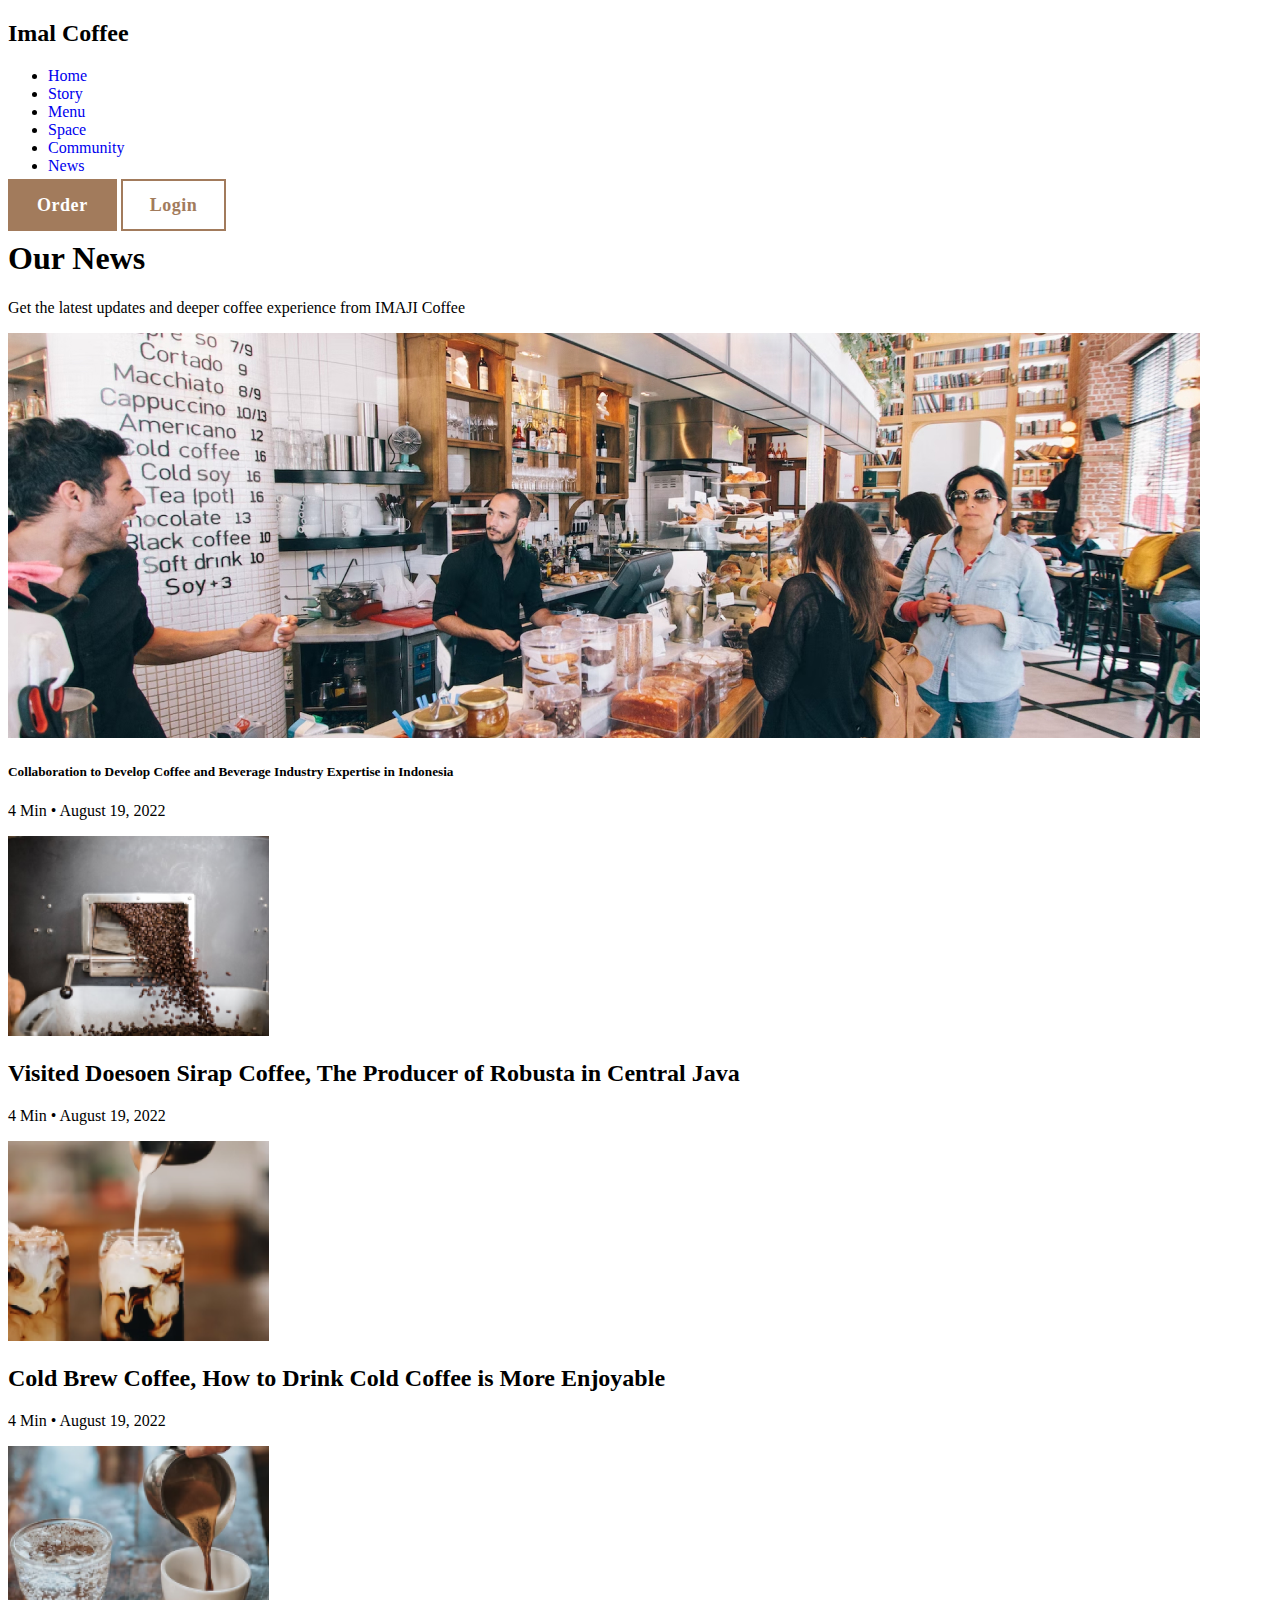
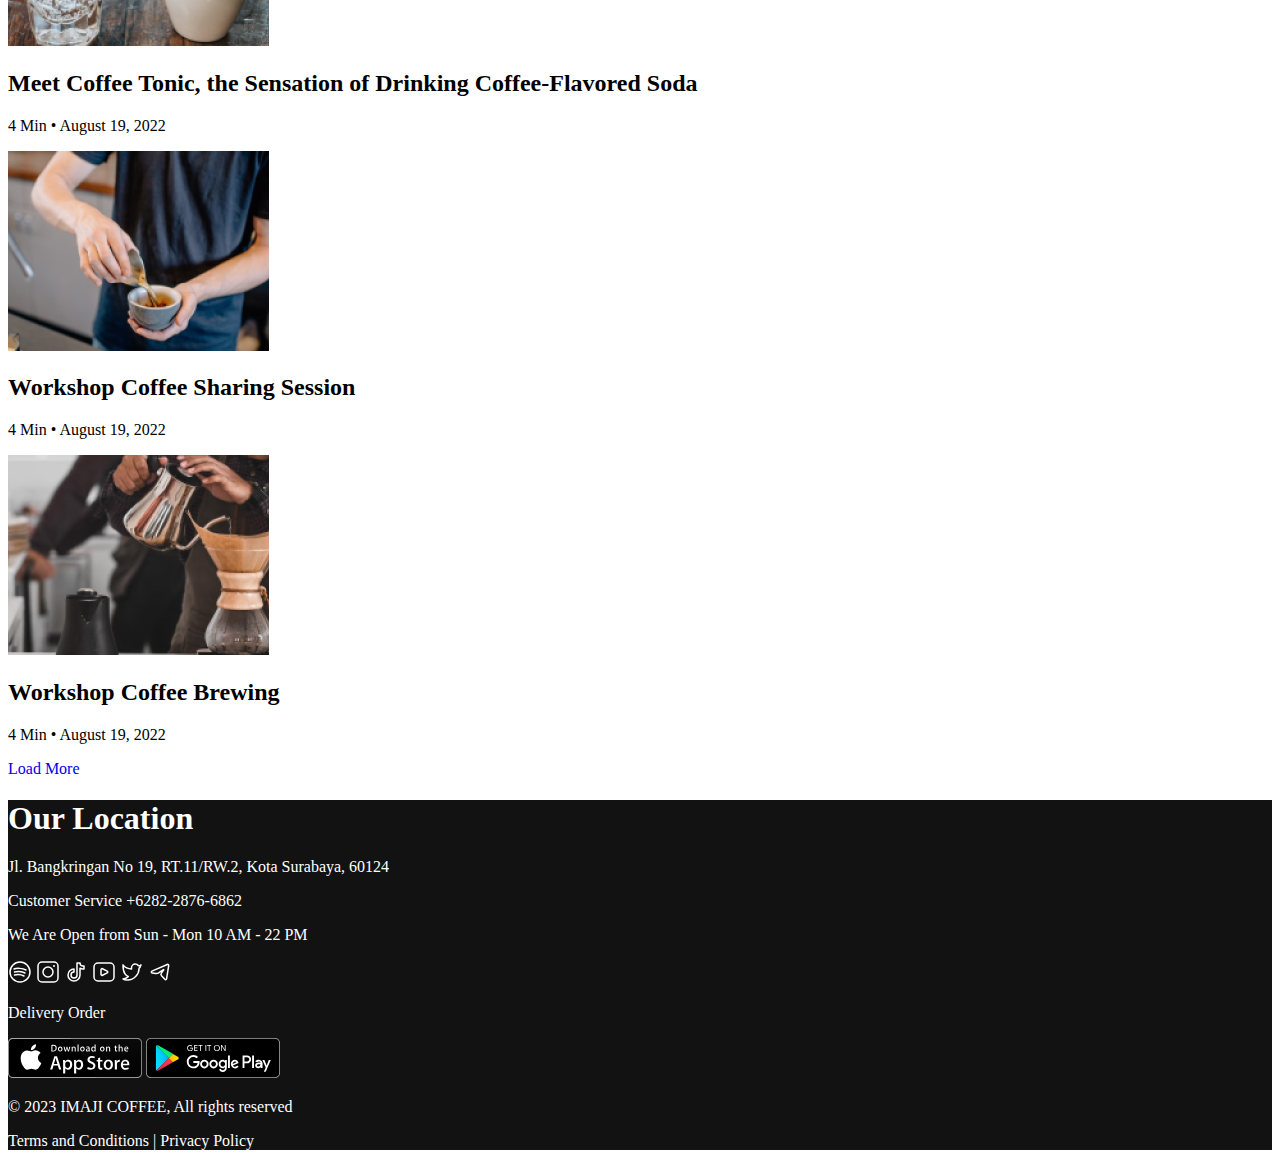
==== coffee.html @ 389f83ab "first commit" ====
<!DOCTYPE html>
<html lang="en">
  <head>
    <meta charset="UTF-8" />
    <meta name="viewport" content="width=device-width, initial-scale=1.0" />
    <title>Imal Coffee</title>

    <style>
      a {
        text-decoration: none;
      }
      .btn-order {
        height: 56px;
        width: 108px;
        /* border: 2px solid black;  */
        padding: 14px 27px;
        background: #a27b5c;
        /* padding: 14px 27px 14px 27px; */
        /* padding / margin  */
        /* atas, kanan, bawah, kiri */
        /* atas bawah, kiri kanan */

        font-weight: 700;
        font-size: 18px;
        line-height: 156%;
        letter-spacing: 0.03em;
        text-align: center;
        color: #fff;
        border: 2px solid #a27b5c;
      }

      a.btn-order:hover {
        background: transparent;
        color: #a27b5c;
        border: 2px solid #a27b5c;
        transition: 0.3s;
      }

      .btn-login {
        height: 56px;
        width: 108px;
        /* border: 2px solid black;  */
        padding: 14px 27px;
        background: transparent;
        /* padding: 14px 27px 14px 27px; */
        /* padding / margin  */
        /* atas, kanan, bawah, kiri */
        /* atas bawah, kiri kanan */

        font-weight: 700;
        font-size: 18px;
        line-height: 156%;
        letter-spacing: 0.03em;
        text-align: center;
        color: #a27b5c;
        border: 2px solid #a27b5c;
      }

      a.btn-login:hover {
        background: #a27b5c;
        color: #fff;
        border: 2px solid #a27b5c;
        transition: 0.3s;
      }
    </style>
  </head>
  <body>
    <!-- inline = dalam 1 line
    internal
    external -->
    <div id="app">
      <header>
        <div class="row" style="background-color: transparent">
          <!--inline css-->
          <div class="logo">
            <h2 id="title">Imal Coffee</h2>
          </div>

          <nav>
            <ul>
              <li><a href="#home">Home</a></li>
              <li><a href="#story">Story</a></li>
              <li><a href="#menu">Menu</a></li>
              <li><a href="#space">Space</a></li>
              <li><a href="#community">Community </a></li>
              <li><a href="#news">News</a></li>
            </ul>
          </nav>

          <div class="order-and-login">
            <a class="btn-order" href="#order">Order</a>
            <a class="btn-login" href="#login">Login</a>
          </div>
        </div>
      </header>
      <main>
        <section class="banner">
          <h1>Our News</h1>
          <p>
            Get the latest updates and deeper coffee experience from IMAJI
            Coffee
          </p>
          <img src="./banner.jpg" alt="banner" />
          <h5>
            Collaboration to Develop Coffee and Beverage Industry Expertise in
            Indonesia
          </h5>
          <p>
            4 Min 
            &#8226;
            August 19, 2022
        </p>
        </section>
        <section>
          <div class="blog">
            <div class="img">
              <img src="./img1.png" alt="blog1-img" srcset="" />
            </div>
            <div class="information">
              <h2>
                Visited Doesoen Sirap Coffee, The Producer of Robusta in Central
                Java
              </h2>
              <p>4 Min <span>&#8226;</span> <span>August 19, 2022</span></p>
            </div>
          </div>
          <div class="blog">
            <div class="img">
              <img src="./img2.png" alt="blog1-img" srcset="" />
            </div>
            <div class="information">
              <h2>
                Cold Brew Coffee, How to Drink Cold Coffee is More Enjoyable
              </h2>
              <p>4 Min <span>&#8226;</span> <span>August 19, 2022</span></p>
            </div>
          </div>
          <div class="blog">
            <div class="img">
              <img src="./img3.png" alt="blog1-img" srcset="" />
            </div>
            <div class="information">
              <h2>
                Meet Coffee Tonic, the Sensation of Drinking Coffee-Flavored
                Soda
              </h2>
              <p>4 Min <span>&#8226;</span> <span>August 19, 2022</span></p>
            </div>
          </div>
          <div class="blog">
            <div class="img">
              <img src="./img4.png" alt="blog1-img" srcset="" />
            </div>
            <div class="information">
              <h2>Workshop Coffee Sharing Session</h2>
              <p>4 Min <span>&#8226;</span> <span>August 19, 2022</span></p>
            </div>
          </div>
          <div class="blog">
            <div class="img">
              <img src="./img5.png" alt="blog1-img" srcset="" />
            </div>
            <div class="information">
              <h2>Workshop Coffee Brewing</h2>
              <p>4 Min <span>&#8226;</span> <span>August 19, 2022</span></p>
            </div>
          </div>

          <a href="#">Load More</a>
        </section>
      </main>
      <footer style="background-color: #121212;color: #fff;">
        <div class="location">
          <h1>Our Location</h1>
          <p>Jl. Bangkringan No 19, RT.11/RW.2, Kota Surabaya, 60124</p>
          <p>Customer Service +6282-2876-6862</p>

          <p>We Are Open from Sun - Mon 10 AM - 22 PM</p>
        </div>
        <div class="social-appstore">
            <div class="social-icon">
                <img src="./spotify.svg" alt="icon-spotify"/>
                <img src="./instagram.svg" alt="icon-instagram"/>
                <img src="./tiktok.svg" alt="icon-tiktok"/>
                <img src="./youtube.svg" alt="icon-youtube"/>
                <img src="./twitter.svg" alt="icon-twitter"/>
                <img src="./telegram.svg" alt="icon-telegram"/>
            </div>
            <div class="appstore-icon">
                <p>Delivery Order</p>
                <img src="./appstore.svg" alt="icon-appstore"/>
                <img src="./playstore.svg" alt="icon-playstore"/>
            </div>
            <div class="copyright-term-policy">
                <p>© 2023 IMAJI COFFEE, All rights reserved</p>
                <p>Terms and Conditions | Privacy Policy</p>
            </div>
        </div>
      </footer>
    </div>
  </body>
</html>
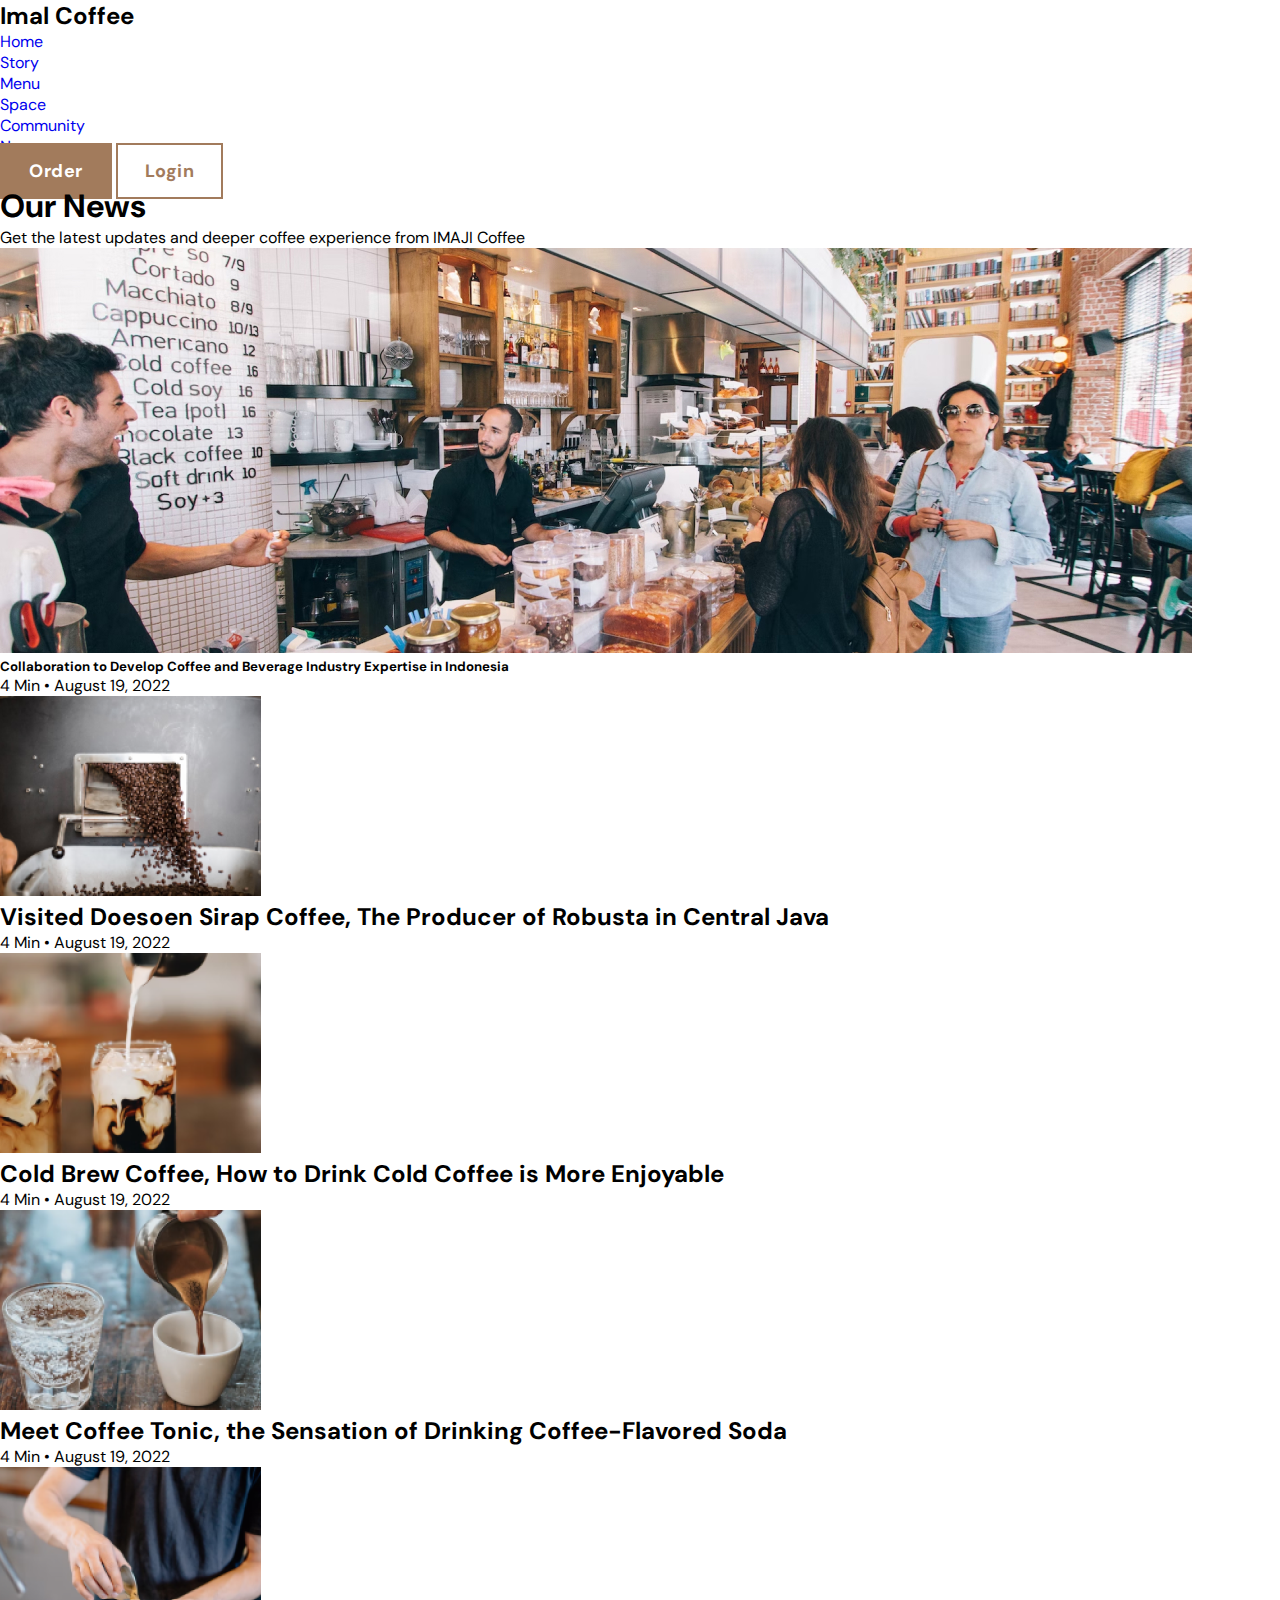
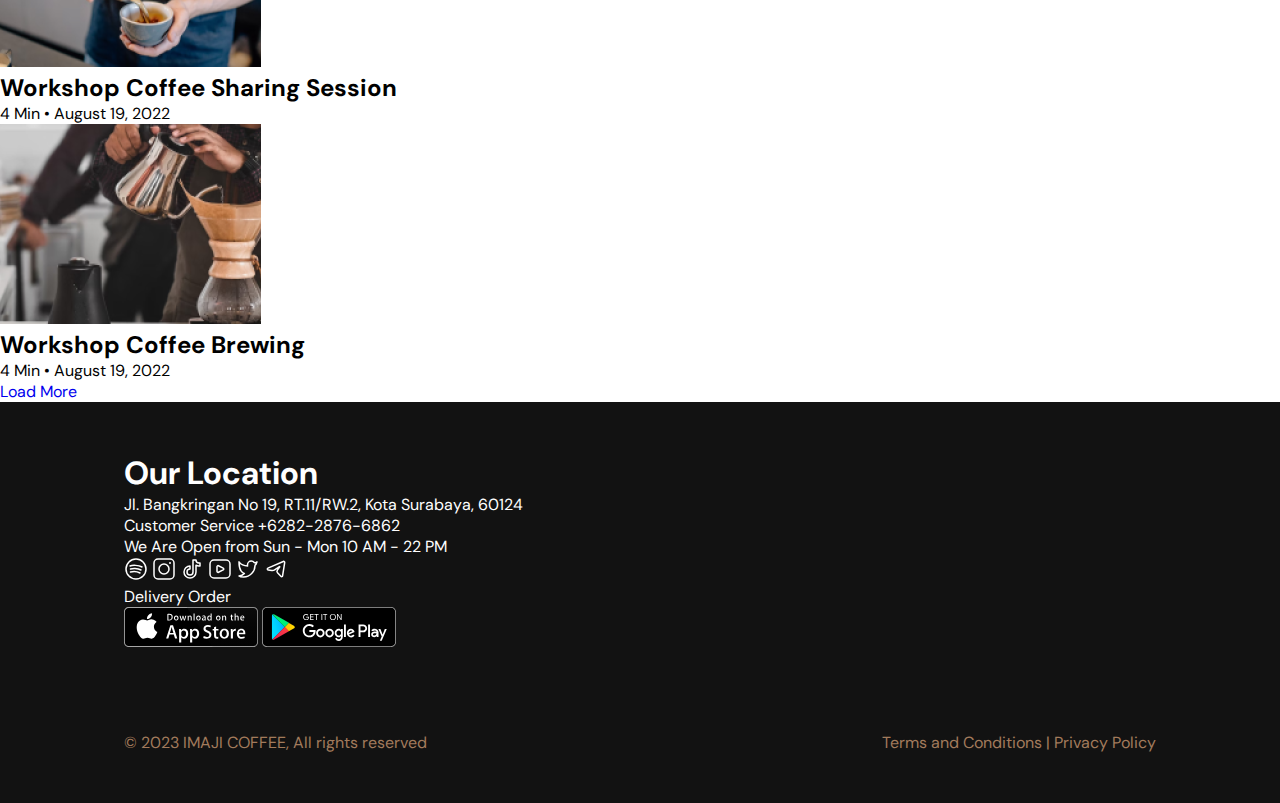
==== commit 0ec98dae: "feat(footer): added term and defined color var" ====
--- a/coffee.html
+++ b/coffee.html
@@ -4,7 +4,10 @@
     <meta charset="UTF-8" />
     <meta name="viewport" content="width=device-width, initial-scale=1.0" />
     <title>Imal Coffee</title>
-
+    <link rel="stylesheet" href="./assets/style/main.css" />
+    <link rel="preconnect" href="https://fonts.googleapis.com">
+    <link rel="preconnect" href="https://fonts.gstatic.com" crossorigin>
+    <link href="https://fonts.googleapis.com/css2?family=DM+Sans:ital,opsz,wght@0,9..40,100..1000;1,9..40,100..1000&family=Poppins:ital,wght@0,100;0,200;0,300;0,400;0,500;0,600;0,700;0,800;0,900;1,100;1,200;1,300;1,400;1,500;1,600;1,700;1,800;1,900&display=swap" rel="stylesheet">
     <style>
       a {
         text-decoration: none;
@@ -105,11 +108,7 @@
             Collaboration to Develop Coffee and Beverage Industry Expertise in
             Indonesia
           </h5>
-          <p>
-            4 Min 
-            &#8226;
-            August 19, 2022
-        </p>
+          <p>4 Min &#8226; August 19, 2022</p>
         </section>
         <section>
           <div class="blog">
@@ -169,7 +168,7 @@
           <a href="#">Load More</a>
         </section>
       </main>
-      <footer style="background-color: #121212;color: #fff;">
+      <footer class="footer">
         <div class="location">
           <h1>Our Location</h1>
           <p>Jl. Bangkringan No 19, RT.11/RW.2, Kota Surabaya, 60124</p>
@@ -178,23 +177,23 @@
           <p>We Are Open from Sun - Mon 10 AM - 22 PM</p>
         </div>
         <div class="social-appstore">
-            <div class="social-icon">
-                <img src="./spotify.svg" alt="icon-spotify"/>
-                <img src="./instagram.svg" alt="icon-instagram"/>
-                <img src="./tiktok.svg" alt="icon-tiktok"/>
-                <img src="./youtube.svg" alt="icon-youtube"/>
-                <img src="./twitter.svg" alt="icon-twitter"/>
-                <img src="./telegram.svg" alt="icon-telegram"/>
-            </div>
-            <div class="appstore-icon">
-                <p>Delivery Order</p>
-                <img src="./appstore.svg" alt="icon-appstore"/>
-                <img src="./playstore.svg" alt="icon-playstore"/>
-            </div>
-            <div class="copyright-term-policy">
-                <p>© 2023 IMAJI COFFEE, All rights reserved</p>
-                <p>Terms and Conditions | Privacy Policy</p>
-            </div>
+          <div class="social-icon">
+            <img src="./assets/images/icons/spotify.svg" alt="icon-spotify" />
+            <img src="./assets/images/icons/instagram.svg" alt="icon-instagram" />
+            <img src="./assets/images/icons/tiktok.svg" alt="icon-tiktok" />
+            <img src="./assets/images/icons/youtube.svg" alt="icon-youtube" />
+            <img src="./assets/images/icons/twitter.svg" alt="icon-twitter" />
+            <img src="./assets/images/icons/telegram.svg" alt="icon-telegram" />
+          </div>
+          <div class="appstore-icon">
+            <p>Delivery Order</p>
+            <img src="./assets/images/icons/appstore.svg" alt="icon-appstore" />
+            <img src="./assets/images/icons/playstore.svg" alt="icon-playstore" />
+          </div>
+        </div>
+        <div class="copyright-term-policy">
+          <p>© 2023 IMAJI COFFEE, All rights reserved</p>
+          <p>Terms and Conditions | Privacy Policy</p>
         </div>
       </footer>
     </div>
--- a/assets/style/main.css
+++ b/assets/style/main.css
@@ -0,0 +1,35 @@
+/* define variable */
+:root {
+  --primary: #a27b5c;
+  --secondary: #3f4e4f;
+  --tertiary: #dcd7c9;
+  --black: #121212;
+  --white: #ffffff;
+}
+
+/* reset */
+* {
+  margin: 0;
+  padding: 0;
+  box-sizing: border-box;
+  font-family: "DM Sans", sans-serif;
+}
+
+body {
+  background-color: var(--white);
+}
+
+.footer {
+  background-color: var(--black);
+  color: var(--white);
+  height: max-content;
+  padding: 50px 124px;
+}
+
+.copyright-term-policy{
+    color: var(--primary);
+    display: flex;
+    justify-content: space-between;
+    align-items: center;
+    margin-top: 80px;
+}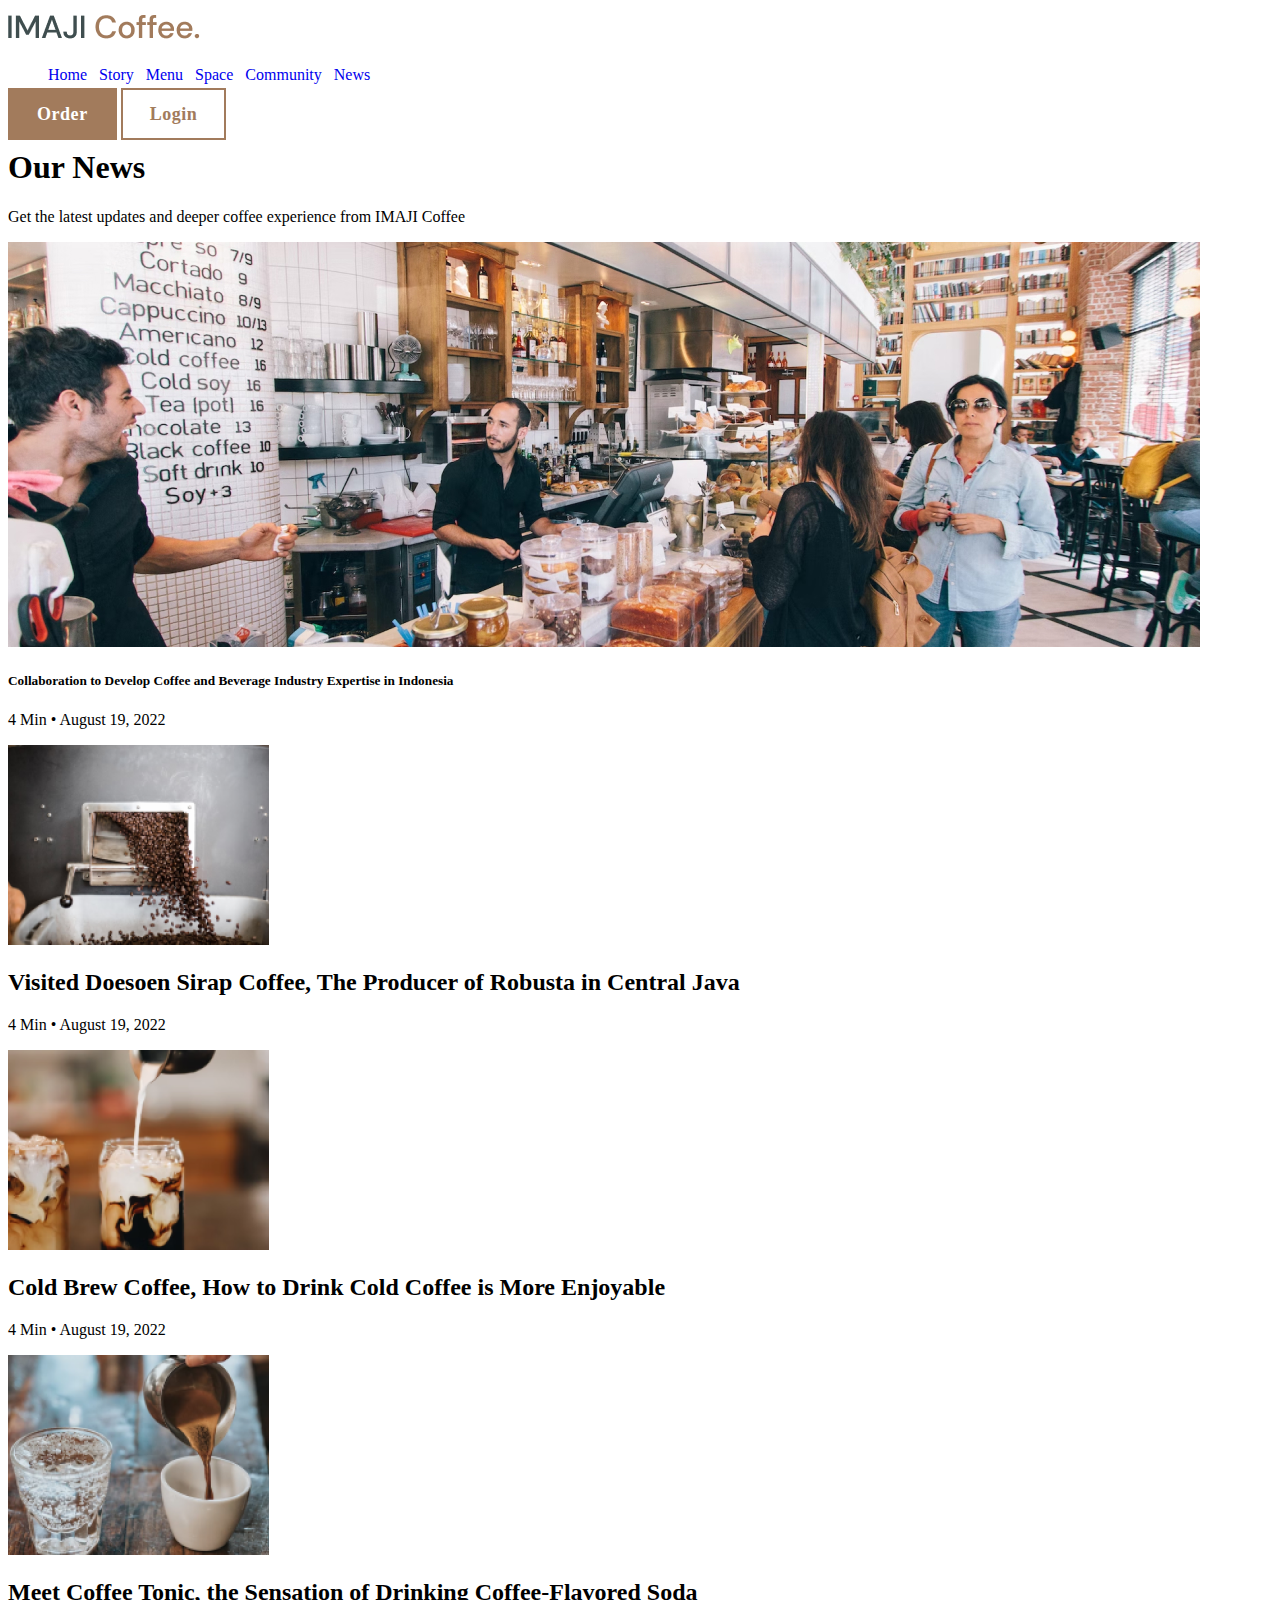
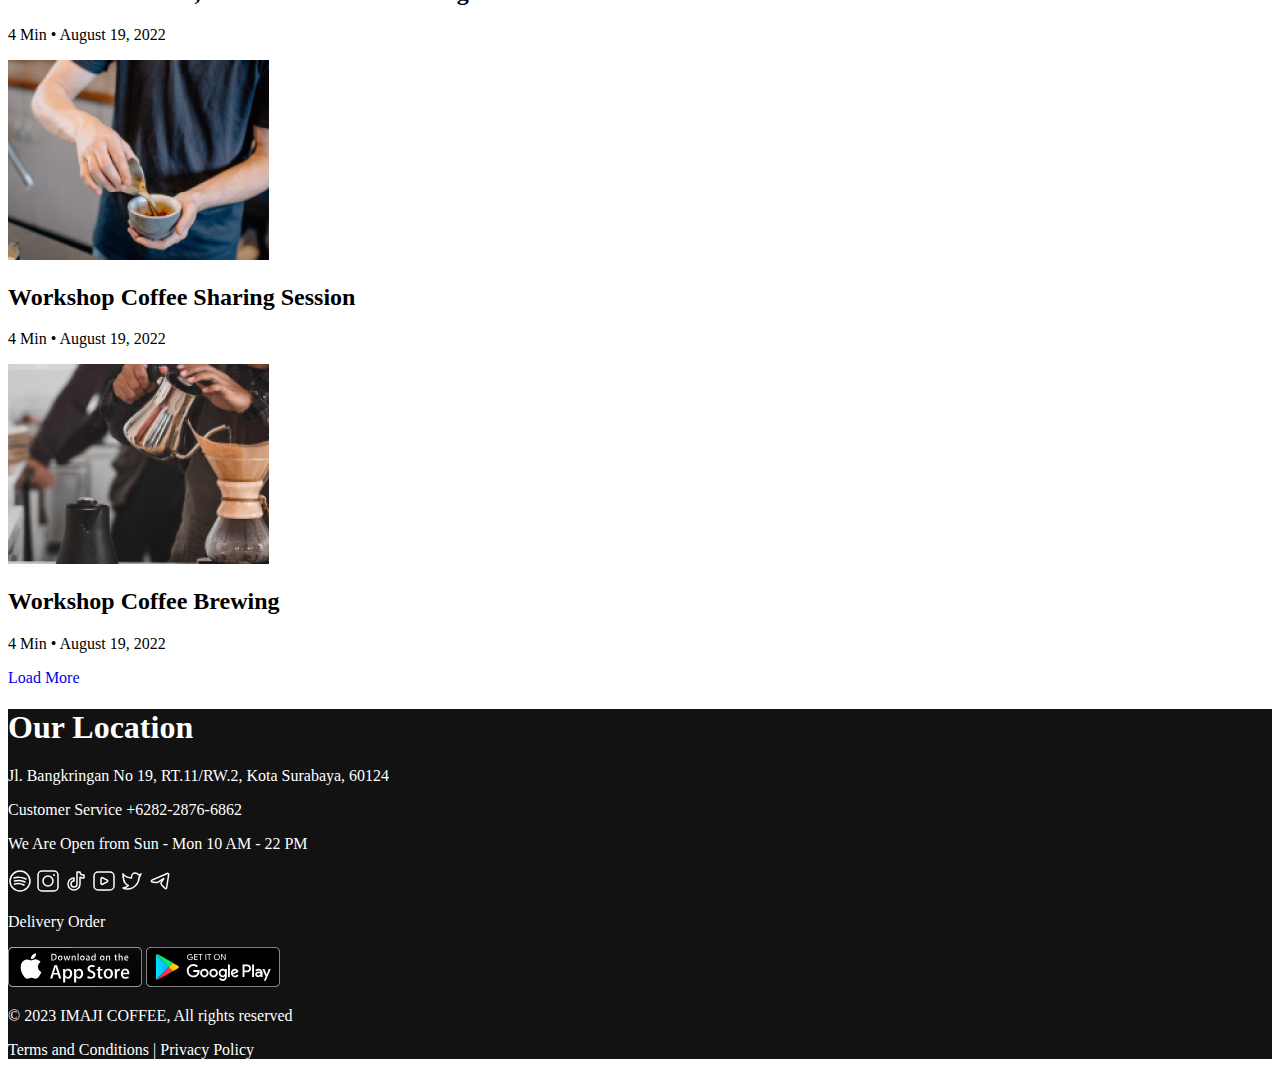
==== commit f2274ed3: "temp header" ====
--- a/coffee.html
+++ b/coffee.html
@@ -5,9 +5,7 @@
     <meta name="viewport" content="width=device-width, initial-scale=1.0" />
     <title>Imal Coffee</title>
     <link rel="stylesheet" href="./assets/style/main.css" />
-    <link rel="preconnect" href="https://fonts.googleapis.com">
-    <link rel="preconnect" href="https://fonts.gstatic.com" crossorigin>
-    <link href="https://fonts.googleapis.com/css2?family=DM+Sans:ital,opsz,wght@0,9..40,100..1000;1,9..40,100..1000&family=Poppins:ital,wght@0,100;0,200;0,300;0,400;0,500;0,600;0,700;0,800;0,900;1,100;1,200;1,300;1,400;1,500;1,600;1,700;1,800;1,900&display=swap" rel="stylesheet">
+
     <style>
       a {
         text-decoration: none;
@@ -76,11 +74,11 @@
         <div class="row" style="background-color: transparent">
           <!--inline css-->
           <div class="logo">
-            <h2 id="title">Imal Coffee</h2>
+            <img src="./assets/images/logo/logo.png" alt="logo">
           </div>
 
           <nav>
-            <ul>
+            <ul class="menu">
               <li><a href="#home">Home</a></li>
               <li><a href="#story">Story</a></li>
               <li><a href="#menu">Menu</a></li>
@@ -168,7 +166,7 @@
           <a href="#">Load More</a>
         </section>
       </main>
-      <footer class="footer">
+      <footer style="background-color: #121212; color: #fff">
         <div class="location">
           <h1>Our Location</h1>
           <p>Jl. Bangkringan No 19, RT.11/RW.2, Kota Surabaya, 60124</p>
@@ -178,22 +176,22 @@
         </div>
         <div class="social-appstore">
           <div class="social-icon">
-            <img src="./assets/images/icons/spotify.svg" alt="icon-spotify" />
-            <img src="./assets/images/icons/instagram.svg" alt="icon-instagram" />
-            <img src="./assets/images/icons/tiktok.svg" alt="icon-tiktok" />
-            <img src="./assets/images/icons/youtube.svg" alt="icon-youtube" />
-            <img src="./assets/images/icons/twitter.svg" alt="icon-twitter" />
-            <img src="./assets/images/icons/telegram.svg" alt="icon-telegram" />
+            <img src="./spotify.svg" alt="icon-spotify" />
+            <img src="./instagram.svg" alt="icon-instagram" />
+            <img src="./tiktok.svg" alt="icon-tiktok" />
+            <img src="./youtube.svg" alt="icon-youtube" />
+            <img src="./twitter.svg" alt="icon-twitter" />
+            <img src="./telegram.svg" alt="icon-telegram" />
           </div>
           <div class="appstore-icon">
             <p>Delivery Order</p>
-            <img src="./assets/images/icons/appstore.svg" alt="icon-appstore" />
-            <img src="./assets/images/icons/playstore.svg" alt="icon-playstore" />
+            <img src="./appstore.svg" alt="icon-appstore" />
+            <img src="./playstore.svg" alt="icon-playstore" />
           </div>
-        </div>
-        <div class="copyright-term-policy">
-          <p>© 2023 IMAJI COFFEE, All rights reserved</p>
-          <p>Terms and Conditions | Privacy Policy</p>
+          <div class="copyright-term-policy">
+            <p>© 2023 IMAJI COFFEE, All rights reserved</p>
+            <p>Terms and Conditions | Privacy Policy</p>
+          </div>
         </div>
       </footer>
     </div>
--- a/assets/style/main.css
+++ b/assets/style/main.css
@@ -1,35 +1,17 @@
-/* define variable */
-:root {
-  --primary: #a27b5c;
-  --secondary: #3f4e4f;
-  --tertiary: #dcd7c9;
-  --black: #121212;
-  --white: #ffffff;
+header {
+    width: 100%;
 }
 
-/* reset */
-* {
-  margin: 0;
-  padding: 0;
-  box-sizing: border-box;
-  font-family: "DM Sans", sans-serif;
+.logo{
+    font-weight: 500;
+    font-size: 32px;
+    line-height: 131%;
+    letter-spacing: -0.01em;
+    color: #3f4e4f;
 }
 
-body {
-  background-color: var(--white);
-}
-
-.footer {
-  background-color: var(--black);
-  color: var(--white);
-  height: max-content;
-  padding: 50px 124px;
-}
-
-.copyright-term-policy{
-    color: var(--primary);
+.menu{
+    list-style: none;
     display: flex;
-    justify-content: space-between;
-    align-items: center;
-    margin-top: 80px;
+    gap: 12px;
 }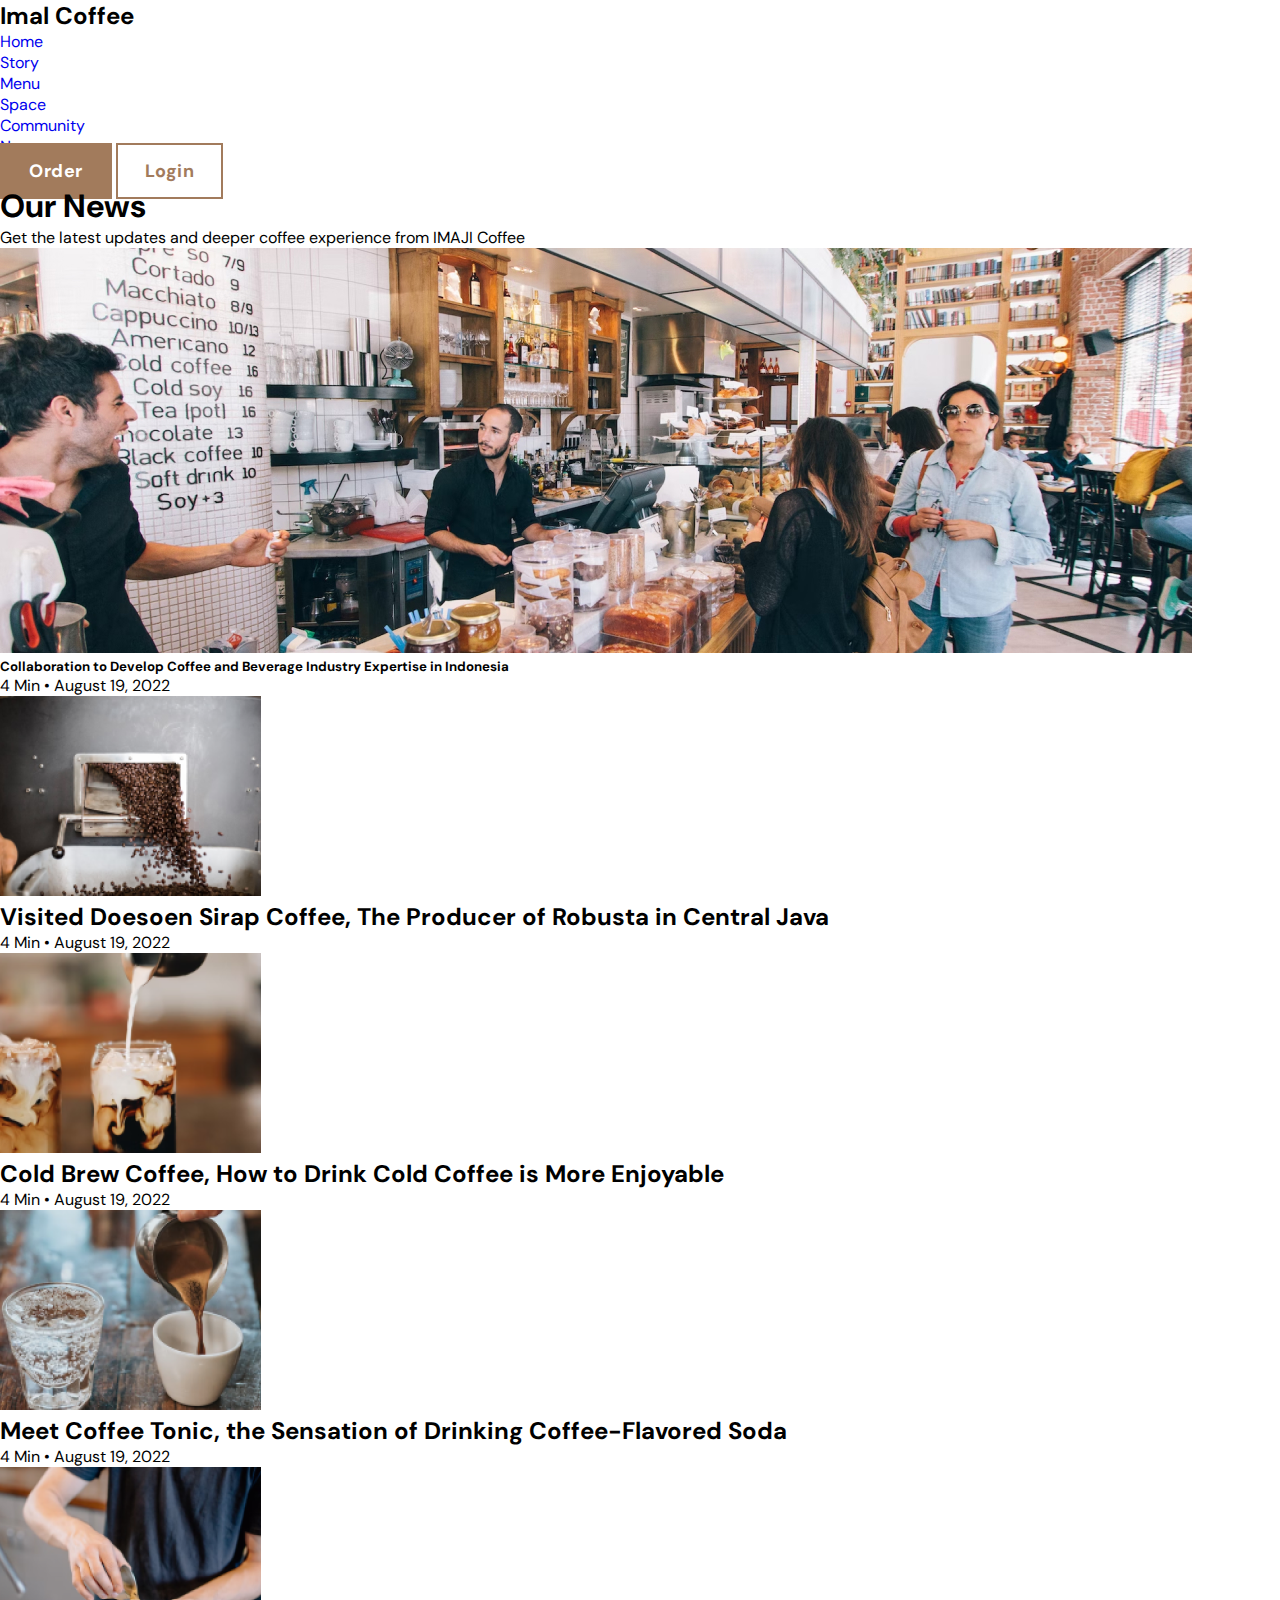
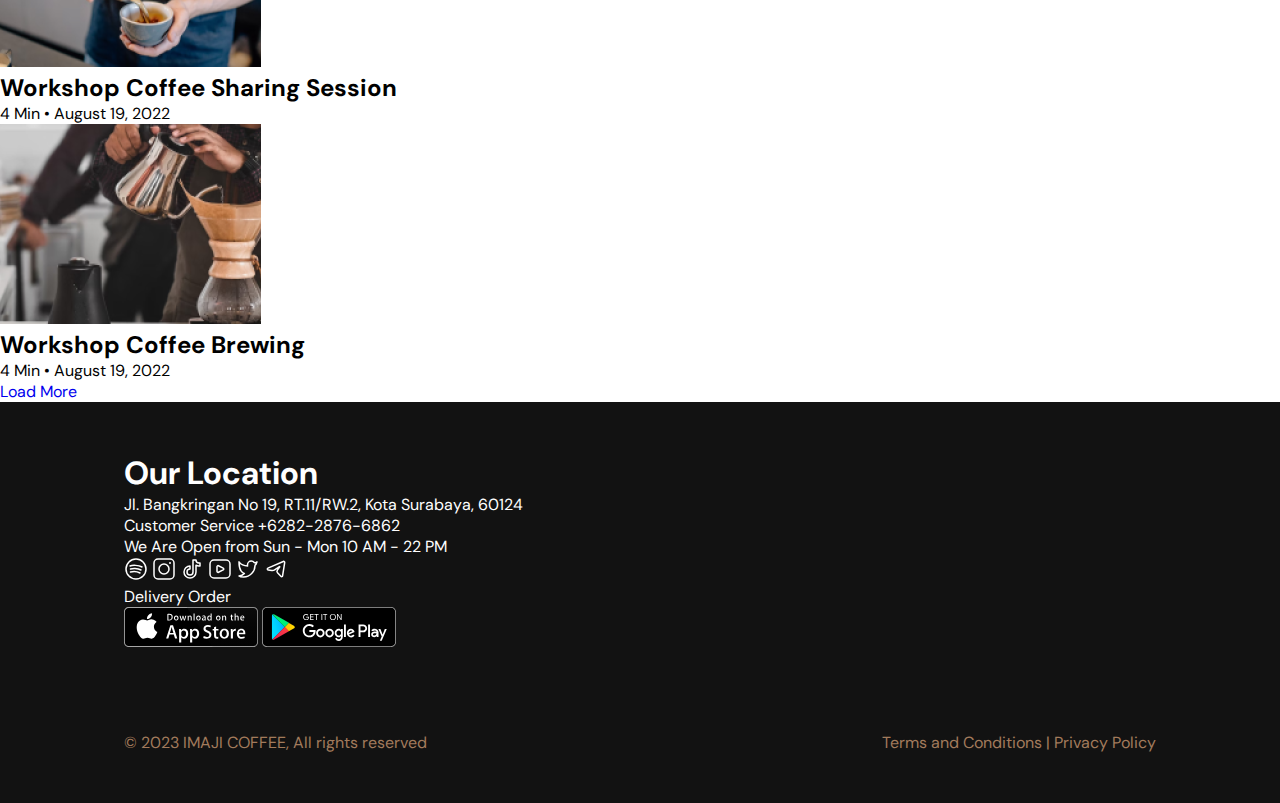
==== commit d0e83251: "Merge pull request #3 from Super-proff/feature/footer-term" ====
--- a/coffee.html
+++ b/coffee.html
@@ -5,7 +5,9 @@
     <meta name="viewport" content="width=device-width, initial-scale=1.0" />
     <title>Imal Coffee</title>
     <link rel="stylesheet" href="./assets/style/main.css" />
-
+    <link rel="preconnect" href="https://fonts.googleapis.com">
+    <link rel="preconnect" href="https://fonts.gstatic.com" crossorigin>
+    <link href="https://fonts.googleapis.com/css2?family=DM+Sans:ital,opsz,wght@0,9..40,100..1000;1,9..40,100..1000&family=Poppins:ital,wght@0,100;0,200;0,300;0,400;0,500;0,600;0,700;0,800;0,900;1,100;1,200;1,300;1,400;1,500;1,600;1,700;1,800;1,900&display=swap" rel="stylesheet">
     <style>
       a {
         text-decoration: none;
@@ -74,11 +76,11 @@
         <div class="row" style="background-color: transparent">
           <!--inline css-->
           <div class="logo">
-            <img src="./assets/images/logo/logo.png" alt="logo">
+            <h2 id="title">Imal Coffee</h2>
           </div>
 
           <nav>
-            <ul class="menu">
+            <ul>
               <li><a href="#home">Home</a></li>
               <li><a href="#story">Story</a></li>
               <li><a href="#menu">Menu</a></li>
@@ -166,7 +168,7 @@
           <a href="#">Load More</a>
         </section>
       </main>
-      <footer style="background-color: #121212; color: #fff">
+      <footer class="footer">
         <div class="location">
           <h1>Our Location</h1>
           <p>Jl. Bangkringan No 19, RT.11/RW.2, Kota Surabaya, 60124</p>
@@ -176,22 +178,22 @@
         </div>
         <div class="social-appstore">
           <div class="social-icon">
-            <img src="./spotify.svg" alt="icon-spotify" />
-            <img src="./instagram.svg" alt="icon-instagram" />
-            <img src="./tiktok.svg" alt="icon-tiktok" />
-            <img src="./youtube.svg" alt="icon-youtube" />
-            <img src="./twitter.svg" alt="icon-twitter" />
-            <img src="./telegram.svg" alt="icon-telegram" />
+            <img src="./assets/images/icons/spotify.svg" alt="icon-spotify" />
+            <img src="./assets/images/icons/instagram.svg" alt="icon-instagram" />
+            <img src="./assets/images/icons/tiktok.svg" alt="icon-tiktok" />
+            <img src="./assets/images/icons/youtube.svg" alt="icon-youtube" />
+            <img src="./assets/images/icons/twitter.svg" alt="icon-twitter" />
+            <img src="./assets/images/icons/telegram.svg" alt="icon-telegram" />
           </div>
           <div class="appstore-icon">
             <p>Delivery Order</p>
-            <img src="./appstore.svg" alt="icon-appstore" />
-            <img src="./playstore.svg" alt="icon-playstore" />
-          </div>
-          <div class="copyright-term-policy">
-            <p>© 2023 IMAJI COFFEE, All rights reserved</p>
-            <p>Terms and Conditions | Privacy Policy</p>
-          </div>
+            <img src="./assets/images/icons/appstore.svg" alt="icon-appstore" />
+            <img src="./assets/images/icons/playstore.svg" alt="icon-playstore" />
+          </div>
+        </div>
+        <div class="copyright-term-policy">
+          <p>© 2023 IMAJI COFFEE, All rights reserved</p>
+          <p>Terms and Conditions | Privacy Policy</p>
         </div>
       </footer>
     </div>
--- a/assets/style/main.css
+++ b/assets/style/main.css
@@ -1,17 +1,35 @@
-header {
-    width: 100%;
+/* define variable */
+:root {
+  --primary: #a27b5c;
+  --secondary: #3f4e4f;
+  --tertiary: #dcd7c9;
+  --black: #121212;
+  --white: #ffffff;
 }
 
-.logo{
-    font-weight: 500;
-    font-size: 32px;
-    line-height: 131%;
-    letter-spacing: -0.01em;
-    color: #3f4e4f;
+/* reset */
+* {
+  margin: 0;
+  padding: 0;
+  box-sizing: border-box;
+  font-family: "DM Sans", sans-serif;
 }
 
-.menu{
-    list-style: none;
+body {
+  background-color: var(--white);
+}
+
+.footer {
+  background-color: var(--black);
+  color: var(--white);
+  height: max-content;
+  padding: 50px 124px;
+}
+
+.copyright-term-policy{
+    color: var(--primary);
     display: flex;
-    gap: 12px;
+    justify-content: space-between;
+    align-items: center;
+    margin-top: 80px;
 }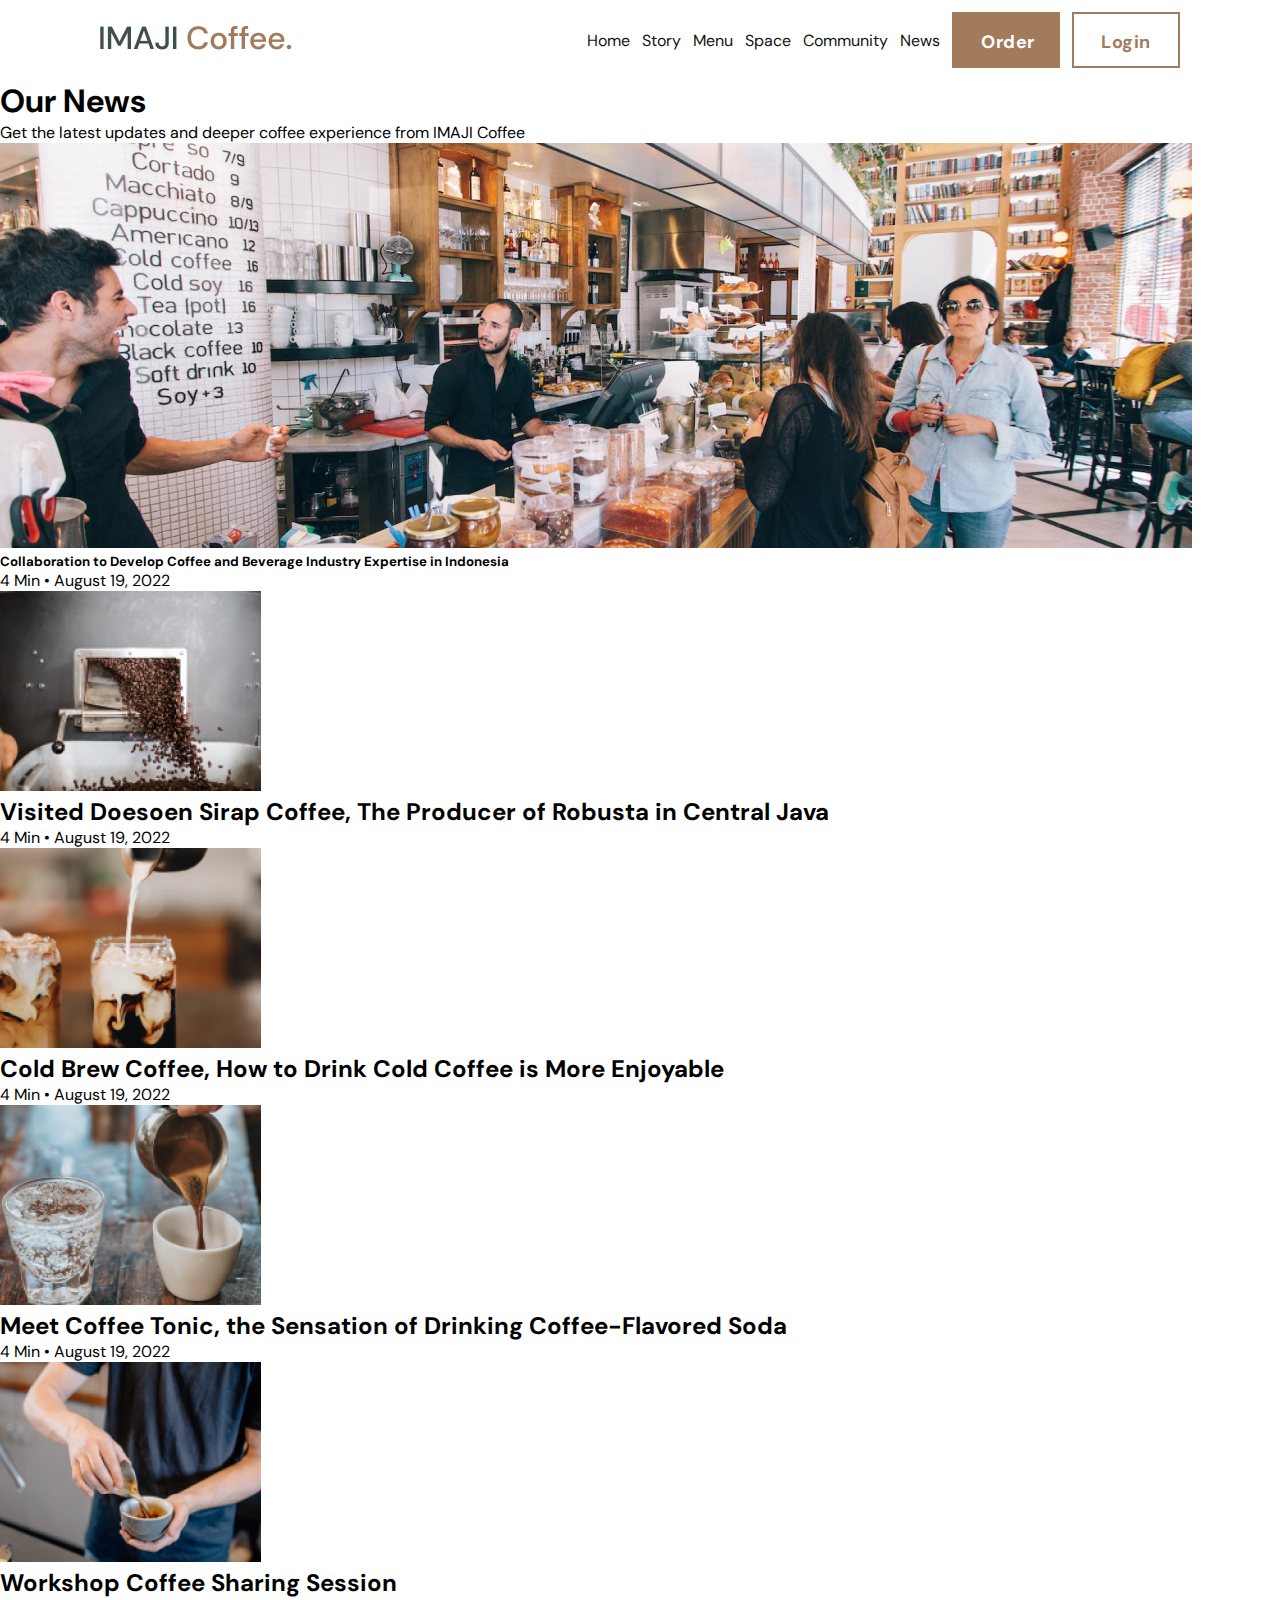
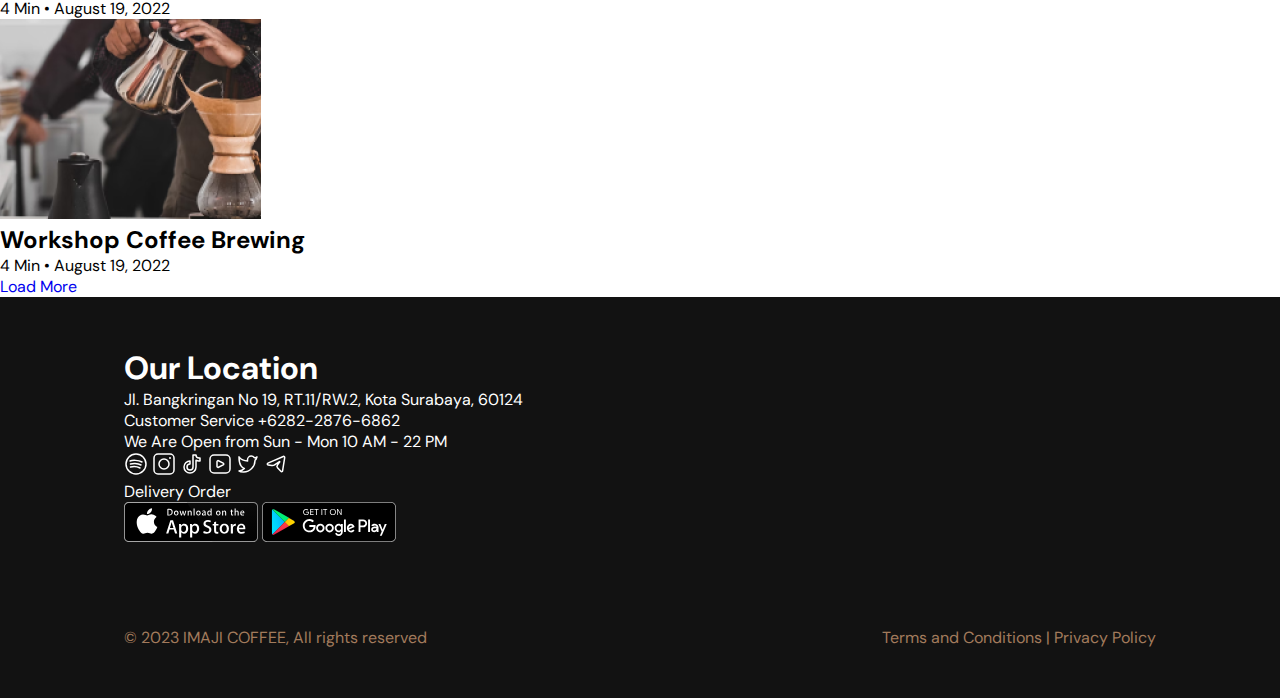
==== commit 79a1b8ce: "feat(): header" ====
--- a/coffee.html
+++ b/coffee.html
@@ -5,9 +5,12 @@
     <meta name="viewport" content="width=device-width, initial-scale=1.0" />
     <title>Imal Coffee</title>
     <link rel="stylesheet" href="./assets/style/main.css" />
-    <link rel="preconnect" href="https://fonts.googleapis.com">
-    <link rel="preconnect" href="https://fonts.gstatic.com" crossorigin>
-    <link href="https://fonts.googleapis.com/css2?family=DM+Sans:ital,opsz,wght@0,9..40,100..1000;1,9..40,100..1000&family=Poppins:ital,wght@0,100;0,200;0,300;0,400;0,500;0,600;0,700;0,800;0,900;1,100;1,200;1,300;1,400;1,500;1,600;1,700;1,800;1,900&display=swap" rel="stylesheet">
+    <link rel="preconnect" href="https://fonts.googleapis.com" />
+    <link rel="preconnect" href="https://fonts.gstatic.com" crossorigin />
+    <link
+      href="https://fonts.googleapis.com/css2?family=DM+Sans:ital,opsz,wght@0,9..40,100..1000;1,9..40,100..1000&family=Poppins:ital,wght@0,100;0,200;0,300;0,400;0,500;0,600;0,700;0,800;0,900;1,100;1,200;1,300;1,400;1,500;1,600;1,700;1,800;1,900&display=swap"
+      rel="stylesheet"
+    />
     <style>
       a {
         text-decoration: none;
@@ -76,23 +79,25 @@
         <div class="row" style="background-color: transparent">
           <!--inline css-->
           <div class="logo">
-            <h2 id="title">Imal Coffee</h2>
-          </div>
-
-          <nav>
-            <ul>
-              <li><a href="#home">Home</a></li>
-              <li><a href="#story">Story</a></li>
-              <li><a href="#menu">Menu</a></li>
-              <li><a href="#space">Space</a></li>
-              <li><a href="#community">Community </a></li>
-              <li><a href="#news">News</a></li>
-            </ul>
-          </nav>
-
-          <div class="order-and-login">
-            <a class="btn-order" href="#order">Order</a>
-            <a class="btn-login" href="#login">Login</a>
+            <img src="./assets/images/logo/logo.png" alt="logo" />
+          </div>
+
+          <div class="menu-wrapper">
+            <nav>
+              <ul class="menu">
+                <li><a href="#home">Home</a></li>
+                <li><a href="#story">Story</a></li>
+                <li><a href="#menu">Menu</a></li>
+                <li><a href="#space">Space</a></li>
+                <li><a href="#community">Community </a></li>
+                <li><a href="#news">News</a></li>
+              </ul>
+            </nav>
+
+            <div class="order-and-login">
+              <a class="btn-order" href="#order">Order</a>
+              <a class="btn-login" href="#login">Login</a>
+            </div>
           </div>
         </div>
       </header>
@@ -179,7 +184,10 @@
         <div class="social-appstore">
           <div class="social-icon">
             <img src="./assets/images/icons/spotify.svg" alt="icon-spotify" />
-            <img src="./assets/images/icons/instagram.svg" alt="icon-instagram" />
+            <img
+              src="./assets/images/icons/instagram.svg"
+              alt="icon-instagram"
+            />
             <img src="./assets/images/icons/tiktok.svg" alt="icon-tiktok" />
             <img src="./assets/images/icons/youtube.svg" alt="icon-youtube" />
             <img src="./assets/images/icons/twitter.svg" alt="icon-twitter" />
@@ -188,7 +196,10 @@
           <div class="appstore-icon">
             <p>Delivery Order</p>
             <img src="./assets/images/icons/appstore.svg" alt="icon-appstore" />
-            <img src="./assets/images/icons/playstore.svg" alt="icon-playstore" />
+            <img
+              src="./assets/images/icons/playstore.svg"
+              alt="icon-playstore"
+            />
           </div>
         </div>
         <div class="copyright-term-policy">
--- a/assets/style/main.css
+++ b/assets/style/main.css
@@ -19,6 +19,53 @@
   background-color: var(--white);
 }
 
+header {
+  width: 100%;
+  padding: 12px 100px;
+}
+
+.row {
+  background-color: transparent;
+  display: flex;
+  align-items: center;
+  justify-content: space-between;
+}
+
+.menu-wrapper {
+  display: flex;
+  align-items: center;
+  gap: 12px;
+}
+
+.order-and-login {
+  display: flex;
+  align-items: center;
+  gap: 12px;
+}
+
+.logo {
+  font-weight: 500;
+  font-size: 32px;
+  line-height: 131%;
+  letter-spacing: -0.01em;
+  color: #3f4e4f;
+}
+
+.menu {
+  list-style: none;
+  display: flex;
+  gap: 12px;
+}
+
+.menu > li > a {
+  color: var(--black);
+}
+
+.menu > li > a:hover{
+ 
+  border-bottom: 2px solid var(--primary);
+}
+
 .footer {
   background-color: var(--black);
   color: var(--white);
@@ -26,10 +73,10 @@
   padding: 50px 124px;
 }
 
-.copyright-term-policy{
-    color: var(--primary);
-    display: flex;
-    justify-content: space-between;
-    align-items: center;
-    margin-top: 80px;
-}+.copyright-term-policy {
+  color: var(--primary);
+  display: flex;
+  justify-content: space-between;
+  align-items: center;
+  margin-top: 80px;
+}
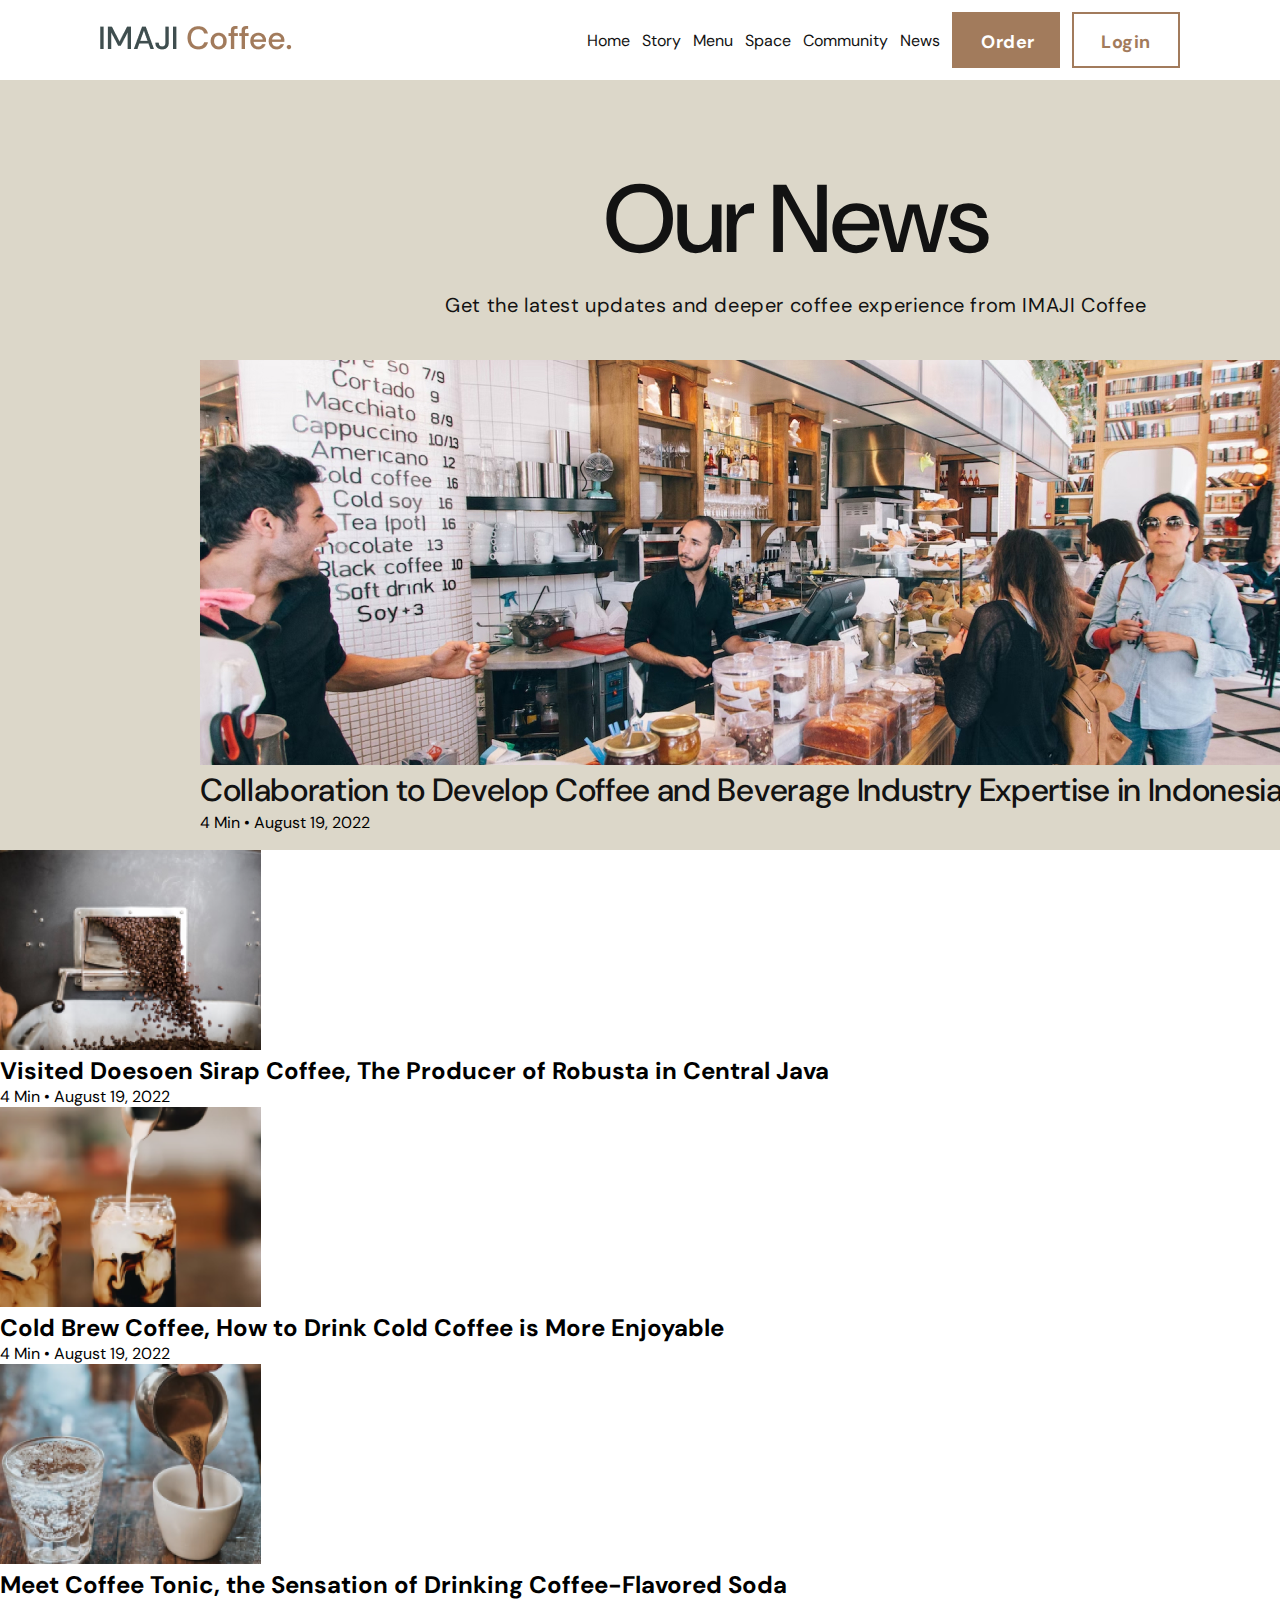
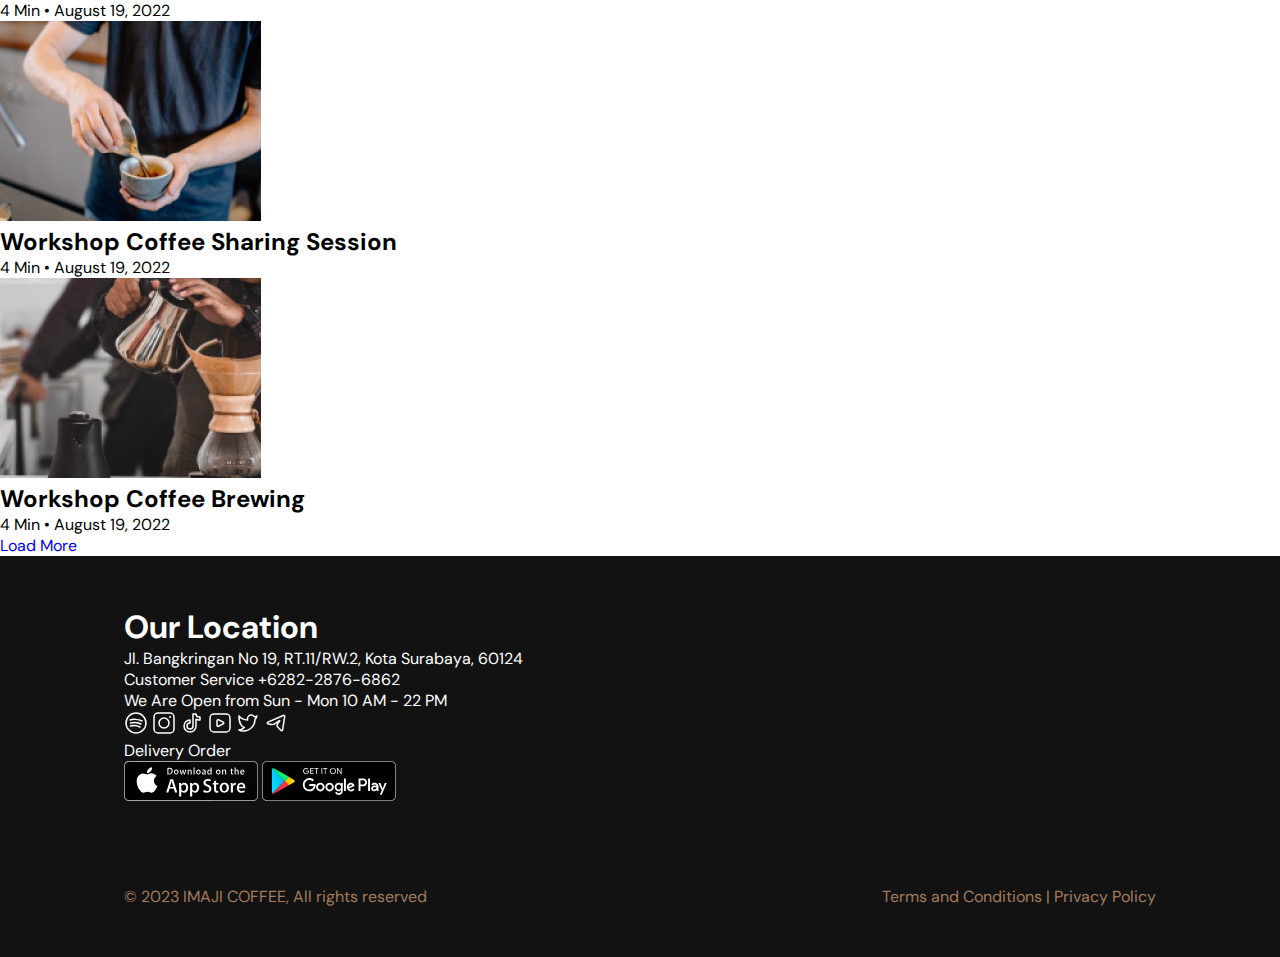
==== commit e5f2ade2: "feat():news-banner-section" ====
--- a/coffee.html
+++ b/coffee.html
@@ -103,17 +103,21 @@
       </header>
       <main>
         <section class="banner">
-          <h1>Our News</h1>
-          <p>
-            Get the latest updates and deeper coffee experience from IMAJI
-            Coffee
-          </p>
-          <img src="./banner.jpg" alt="banner" />
-          <h5>
-            Collaboration to Develop Coffee and Beverage Industry Expertise in
-            Indonesia
-          </h5>
-          <p>4 Min &#8226; August 19, 2022</p>
+          <div class="sec-title">
+            <h1>Our News</h1>
+            <p class="par-1">
+              Get the latest updates and deeper coffee experience from IMAJI
+              Coffee
+            </p>
+          </div>
+          <div class="sec-par">
+            <img src="./assets/images/illustrations/banner.jpg" alt="banner"  />
+            <h5>
+              Collaboration to Develop Coffee and Beverage Industry Expertise in
+              Indonesia
+            </h5>
+            <p>4 Min &#8226; August 19, 2022</p>
+          </div>
         </section>
         <section>
           <div class="blog">
--- a/assets/style/main.css
+++ b/assets/style/main.css
@@ -61,9 +61,58 @@
   color: var(--black);
 }
 
-.menu > li > a:hover{
- 
+.menu > li > a:hover {
   border-bottom: 2px solid var(--primary);
+}
+
+.banner {
+  padding: 80px 200px;
+  width: 100%;
+  height: 770px;
+  background: var(--tertiary);
+}
+
+.banner > .sec-title {
+  width: 1192px;
+  height: 200px;
+}
+
+.banner > .sec-title > h1 {
+  font-weight: 500;
+  font-size: 96px;
+  line-height: 125%;
+  letter-spacing: -0.02em;
+  text-align: center;
+  height: 130px;
+  color: var(--black);
+}
+
+.banner > .sec-title > .par-1 {
+  font-weight: 400;
+  font-size: 20px;
+  line-height: 30px;
+  letter-spacing: 0.03em;
+  text-align: center;
+  color: var(--black);
+}
+
+.sec-par {
+  width: 1192px;
+  height: 512px;
+}
+
+.banner > .sec-par > img {
+  width: 1192px;
+  height: 405px;
+}
+
+.banner > .sec-par > h5 {
+  font-family: var(--font-family);
+  font-weight: 500;
+  font-size: 32px;
+  line-height: 131%;
+  letter-spacing: -0.01em;
+  color: var(--black);
 }
 
 .footer {
